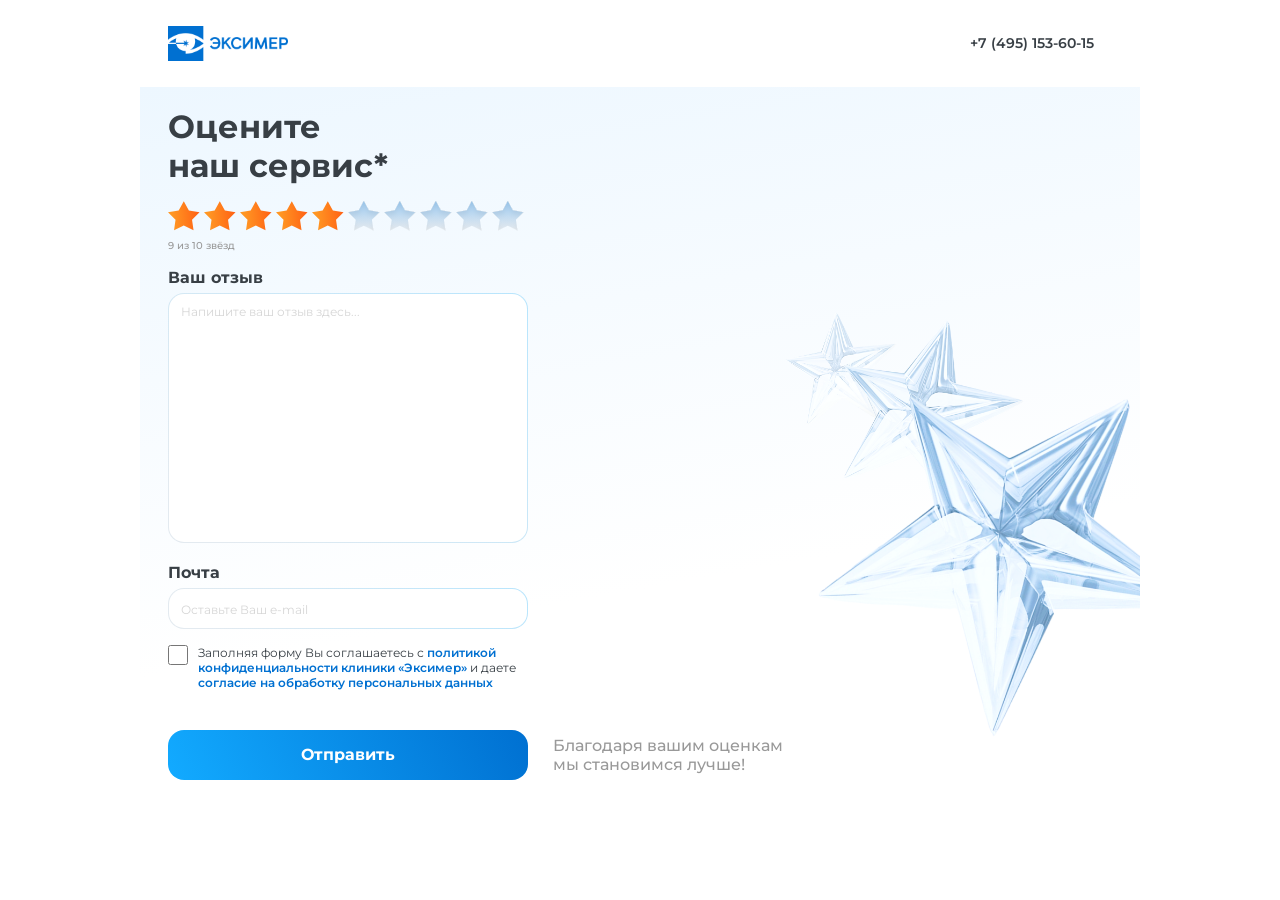
==== bad-review.html @ 9b5d57f4 "feat: rate screen - BAD review" ====
<!DOCTYPE html>
<html lang="en">
  <head>
    <meta charset="UTF-8" />
    <meta name="viewport" content="width=device-width, initial-scale=1.0" />
    <link
      href="https://fonts.googleapis.com/css2?family=Allura&family=Montserrat:ital,wght@0,100..900;1,100..900&family=Mulish:ital,wght@0,200..1000;1,200..1000&family=Oswald:wght@200..700&display=swap"
      rel="stylesheet"
    />
    <link
      href="https://fonts.googleapis.com/css2?family=Allura&family=Montserrat:ital,wght@0,100..900;1,100..900&family=Mulish:ital,wght@0,200..1000;1,200..1000&family=Oswald:wght@200..700&display=swap"
      rel="stylesheet"
    />
    <link rel="stylesheet" href="css/reset.css" />
    <link rel="stylesheet" href="css/main.css" />
    <link rel="stylesheet" href="css/bad-review.css" />
    <title>Rate us - Bad</title>
  </head>
  <body class="body-container">
    <header class="header-container">
      <img
        class="header__logo-image"
        src="assets/Logo_excimer.png"
        alt="logo"
      />
      <a class="header__phone-link" href="tel:+74951536015"
        >+7 (495) 153-60-15</a
      >
    </header>
    <main class="main-container">
      <div class="main-container-group">
        <div class="main-content">
          <h1 class="main-content__header">Оцените <br />наш&nbsp;сервис*</h1>
          <div class="main-content__stars-container"></div>
          <div class="main-content__stars-numbers">
            <button class="star-container">
              <svg
                width="32"
                height="30"
                viewBox="0 0 27 25"
                fill="none"
                xmlns="http://www.w3.org/2000/svg"
              >
                <path
                  d="M13.3148 0L17.6186 7.78794L26.6296 9.32827L20.2784 15.6818L21.5438 24.4217L13.3148 20.5605L5.0858 24.4217L6.35115 15.6818L-2.86102e-06 9.32827L9.01102 7.78794L13.3148 0Z"
                  fill="url(#paint0_linear_2002_247)"
                />
                <defs>
                  <linearGradient
                    id="paint0_linear_2002_247"
                    x1="5.0718"
                    y1="27"
                    x2="30.9382"
                    y2="25.1579"
                    gradientUnits="userSpaceOnUse"
                  >
                    <stop stop-color="#FF9623" />
                    <stop offset="1" stop-color="#FF5912" />
                  </linearGradient>
                </defs>
              </svg>
            </button>
            <button class="star-container">
              <svg
                width="32"
                height="30"
                viewBox="0 0 27 25"
                fill="none"
                xmlns="http://www.w3.org/2000/svg"
              >
                <path
                  d="M13.3148 0L17.6186 7.78794L26.6296 9.32827L20.2784 15.6818L21.5438 24.4217L13.3148 20.5605L5.0858 24.4217L6.35115 15.6818L-2.86102e-06 9.32827L9.01102 7.78794L13.3148 0Z"
                  fill="url(#paint0_linear_2002_247)"
                />
                <defs>
                  <linearGradient
                    id="paint0_linear_2002_247"
                    x1="5.0718"
                    y1="27"
                    x2="30.9382"
                    y2="25.1579"
                    gradientUnits="userSpaceOnUse"
                  >
                    <stop stop-color="#FF9623" />
                    <stop offset="1" stop-color="#FF5912" />
                  </linearGradient>
                </defs>
              </svg>
            </button>
            <button class="star-container">
              <svg
                width="32"
                height="30"
                viewBox="0 0 27 25"
                fill="none"
                xmlns="http://www.w3.org/2000/svg"
              >
                <path
                  d="M13.3148 0L17.6186 7.78794L26.6296 9.32827L20.2784 15.6818L21.5438 24.4217L13.3148 20.5605L5.0858 24.4217L6.35115 15.6818L-2.86102e-06 9.32827L9.01102 7.78794L13.3148 0Z"
                  fill="url(#paint0_linear_2002_247)"
                />
                <defs>
                  <linearGradient
                    id="paint0_linear_2002_247"
                    x1="5.0718"
                    y1="27"
                    x2="30.9382"
                    y2="25.1579"
                    gradientUnits="userSpaceOnUse"
                  >
                    <stop stop-color="#FF9623" />
                    <stop offset="1" stop-color="#FF5912" />
                  </linearGradient>
                </defs>
              </svg>
            </button>
            <button class="star-container">
              <svg
                width="32"
                height="30"
                viewBox="0 0 27 25"
                fill="none"
                xmlns="http://www.w3.org/2000/svg"
              >
                <path
                  d="M13.3148 0L17.6186 7.78794L26.6296 9.32827L20.2784 15.6818L21.5438 24.4217L13.3148 20.5605L5.0858 24.4217L6.35115 15.6818L-2.86102e-06 9.32827L9.01102 7.78794L13.3148 0Z"
                  fill="url(#paint0_linear_2002_247)"
                />
                <defs>
                  <linearGradient
                    id="paint0_linear_2002_247"
                    x1="5.0718"
                    y1="27"
                    x2="30.9382"
                    y2="25.1579"
                    gradientUnits="userSpaceOnUse"
                  >
                    <stop stop-color="#FF9623" />
                    <stop offset="1" stop-color="#FF5912" />
                  </linearGradient>
                </defs>
              </svg>
            </button>
            <button class="star-container">
              <svg
                width="32"
                height="30"
                viewBox="0 0 27 25"
                fill="none"
                xmlns="http://www.w3.org/2000/svg"
              >
                <path
                  d="M13.3148 0L17.6186 7.78794L26.6296 9.32827L20.2784 15.6818L21.5438 24.4217L13.3148 20.5605L5.0858 24.4217L6.35115 15.6818L-2.86102e-06 9.32827L9.01102 7.78794L13.3148 0Z"
                  fill="url(#paint0_linear_2002_247)"
                />
                <defs>
                  <linearGradient
                    id="paint0_linear_2002_247"
                    x1="5.0718"
                    y1="27"
                    x2="30.9382"
                    y2="25.1579"
                    gradientUnits="userSpaceOnUse"
                  >
                    <stop stop-color="#FF9623" />
                    <stop offset="1" stop-color="#FF5912" />
                  </linearGradient>
                </defs>
              </svg>
            </button>
            <button class="star-container">
              <svg
                width="32"
                height="30"
                viewBox="0 0 26 25"
                fill="none"
                xmlns="http://www.w3.org/2000/svg"
              >
                <g filter="url(#filter0_i_2002_255)">
                  <path
                    d="M12.8393 0L16.9893 7.78794L25.6785 9.32827L19.5542 15.6818L20.7744 24.4217L12.8393 20.5605L4.90416 24.4217L6.12433 15.6818L9.53674e-07 9.32827L8.68921 7.78794L12.8393 0Z"
                    fill="url(#paint0_linear_2002_255)"
                  />
                </g>
                <defs>
                  <filter
                    id="filter0_i_2002_255"
                    x="0"
                    y="0"
                    width="25.6785"
                    height="28.4218"
                    filterUnits="userSpaceOnUse"
                    color-interpolation-filters="sRGB"
                  >
                    <feFlood flood-opacity="0" result="BackgroundImageFix" />
                    <feBlend
                      mode="normal"
                      in="SourceGraphic"
                      in2="BackgroundImageFix"
                      result="shape"
                    />
                    <feColorMatrix
                      in="SourceAlpha"
                      type="matrix"
                      values="0 0 0 0 0 0 0 0 0 0 0 0 0 0 0 0 0 0 127 0"
                      result="hardAlpha"
                    />
                    <feOffset dy="4" />
                    <feGaussianBlur stdDeviation="2" />
                    <feComposite
                      in2="hardAlpha"
                      operator="arithmetic"
                      k2="-1"
                      k3="1"
                    />
                    <feColorMatrix
                      type="matrix"
                      values="0 0 0 0 0 0 0 0 0 0 0 0 0 0 0 0 0 0 0.05 0"
                    />
                    <feBlend
                      mode="normal"
                      in2="shape"
                      result="effect1_innerShadow_2002_255"
                    />
                  </filter>
                  <linearGradient
                    id="paint0_linear_2002_255"
                    x1="12.8393"
                    y1="0"
                    x2="12.8393"
                    y2="27"
                    gradientUnits="userSpaceOnUse"
                  >
                    <stop stop-color="#9FCDF4" />
                    <stop offset="1" stop-color="#EBECED" />
                  </linearGradient>
                </defs>
              </svg>
            </button>
            <button class="star-container">
              <svg
                width="32"
                height="30"
                viewBox="0 0 26 25"
                fill="none"
                xmlns="http://www.w3.org/2000/svg"
              >
                <g filter="url(#filter0_i_2002_255)">
                  <path
                    d="M12.8393 0L16.9893 7.78794L25.6785 9.32827L19.5542 15.6818L20.7744 24.4217L12.8393 20.5605L4.90416 24.4217L6.12433 15.6818L9.53674e-07 9.32827L8.68921 7.78794L12.8393 0Z"
                    fill="url(#paint0_linear_2002_255)"
                  />
                </g>
                <defs>
                  <filter
                    id="filter0_i_2002_255"
                    x="0"
                    y="0"
                    width="25.6785"
                    height="28.4218"
                    filterUnits="userSpaceOnUse"
                    color-interpolation-filters="sRGB"
                  >
                    <feFlood flood-opacity="0" result="BackgroundImageFix" />
                    <feBlend
                      mode="normal"
                      in="SourceGraphic"
                      in2="BackgroundImageFix"
                      result="shape"
                    />
                    <feColorMatrix
                      in="SourceAlpha"
                      type="matrix"
                      values="0 0 0 0 0 0 0 0 0 0 0 0 0 0 0 0 0 0 127 0"
                      result="hardAlpha"
                    />
                    <feOffset dy="4" />
                    <feGaussianBlur stdDeviation="2" />
                    <feComposite
                      in2="hardAlpha"
                      operator="arithmetic"
                      k2="-1"
                      k3="1"
                    />
                    <feColorMatrix
                      type="matrix"
                      values="0 0 0 0 0 0 0 0 0 0 0 0 0 0 0 0 0 0 0.05 0"
                    />
                    <feBlend
                      mode="normal"
                      in2="shape"
                      result="effect1_innerShadow_2002_255"
                    />
                  </filter>
                  <linearGradient
                    id="paint0_linear_2002_255"
                    x1="12.8393"
                    y1="0"
                    x2="12.8393"
                    y2="27"
                    gradientUnits="userSpaceOnUse"
                  >
                    <stop stop-color="#9FCDF4" />
                    <stop offset="1" stop-color="#EBECED" />
                  </linearGradient>
                </defs>
              </svg>
            </button>
            <button class="star-container">
              <svg
                width="32"
                height="30"
                viewBox="0 0 26 25"
                fill="none"
                xmlns="http://www.w3.org/2000/svg"
              >
                <g filter="url(#filter0_i_2002_255)">
                  <path
                    d="M12.8393 0L16.9893 7.78794L25.6785 9.32827L19.5542 15.6818L20.7744 24.4217L12.8393 20.5605L4.90416 24.4217L6.12433 15.6818L9.53674e-07 9.32827L8.68921 7.78794L12.8393 0Z"
                    fill="url(#paint0_linear_2002_255)"
                  />
                </g>
                <defs>
                  <filter
                    id="filter0_i_2002_255"
                    x="0"
                    y="0"
                    width="25.6785"
                    height="28.4218"
                    filterUnits="userSpaceOnUse"
                    color-interpolation-filters="sRGB"
                  >
                    <feFlood flood-opacity="0" result="BackgroundImageFix" />
                    <feBlend
                      mode="normal"
                      in="SourceGraphic"
                      in2="BackgroundImageFix"
                      result="shape"
                    />
                    <feColorMatrix
                      in="SourceAlpha"
                      type="matrix"
                      values="0 0 0 0 0 0 0 0 0 0 0 0 0 0 0 0 0 0 127 0"
                      result="hardAlpha"
                    />
                    <feOffset dy="4" />
                    <feGaussianBlur stdDeviation="2" />
                    <feComposite
                      in2="hardAlpha"
                      operator="arithmetic"
                      k2="-1"
                      k3="1"
                    />
                    <feColorMatrix
                      type="matrix"
                      values="0 0 0 0 0 0 0 0 0 0 0 0 0 0 0 0 0 0 0.05 0"
                    />
                    <feBlend
                      mode="normal"
                      in2="shape"
                      result="effect1_innerShadow_2002_255"
                    />
                  </filter>
                  <linearGradient
                    id="paint0_linear_2002_255"
                    x1="12.8393"
                    y1="0"
                    x2="12.8393"
                    y2="27"
                    gradientUnits="userSpaceOnUse"
                  >
                    <stop stop-color="#9FCDF4" />
                    <stop offset="1" stop-color="#EBECED" />
                  </linearGradient>
                </defs>
              </svg>
            </button>
            <button class="star-container">
              <svg
                width="32"
                height="30"
                viewBox="0 0 26 25"
                fill="none"
                xmlns="http://www.w3.org/2000/svg"
              >
                <g filter="url(#filter0_i_2002_255)">
                  <path
                    d="M12.8393 0L16.9893 7.78794L25.6785 9.32827L19.5542 15.6818L20.7744 24.4217L12.8393 20.5605L4.90416 24.4217L6.12433 15.6818L9.53674e-07 9.32827L8.68921 7.78794L12.8393 0Z"
                    fill="url(#paint0_linear_2002_255)"
                  />
                </g>
                <defs>
                  <filter
                    id="filter0_i_2002_255"
                    x="0"
                    y="0"
                    width="25.6785"
                    height="28.4218"
                    filterUnits="userSpaceOnUse"
                    color-interpolation-filters="sRGB"
                  >
                    <feFlood flood-opacity="0" result="BackgroundImageFix" />
                    <feBlend
                      mode="normal"
                      in="SourceGraphic"
                      in2="BackgroundImageFix"
                      result="shape"
                    />
                    <feColorMatrix
                      in="SourceAlpha"
                      type="matrix"
                      values="0 0 0 0 0 0 0 0 0 0 0 0 0 0 0 0 0 0 127 0"
                      result="hardAlpha"
                    />
                    <feOffset dy="4" />
                    <feGaussianBlur stdDeviation="2" />
                    <feComposite
                      in2="hardAlpha"
                      operator="arithmetic"
                      k2="-1"
                      k3="1"
                    />
                    <feColorMatrix
                      type="matrix"
                      values="0 0 0 0 0 0 0 0 0 0 0 0 0 0 0 0 0 0 0.05 0"
                    />
                    <feBlend
                      mode="normal"
                      in2="shape"
                      result="effect1_innerShadow_2002_255"
                    />
                  </filter>
                  <linearGradient
                    id="paint0_linear_2002_255"
                    x1="12.8393"
                    y1="0"
                    x2="12.8393"
                    y2="27"
                    gradientUnits="userSpaceOnUse"
                  >
                    <stop stop-color="#9FCDF4" />
                    <stop offset="1" stop-color="#EBECED" />
                  </linearGradient>
                </defs>
              </svg>
            </button>
            <button class="star-container">
              <svg
                width="32"
                height="30"
                viewBox="0 0 26 25"
                fill="none"
                xmlns="http://www.w3.org/2000/svg"
              >
                <g filter="url(#filter0_i_2002_255)">
                  <path
                    d="M12.8393 0L16.9893 7.78794L25.6785 9.32827L19.5542 15.6818L20.7744 24.4217L12.8393 20.5605L4.90416 24.4217L6.12433 15.6818L9.53674e-07 9.32827L8.68921 7.78794L12.8393 0Z"
                    fill="url(#paint0_linear_2002_255)"
                  />
                </g>
                <defs>
                  <filter
                    id="filter0_i_2002_255"
                    x="0"
                    y="0"
                    width="25.6785"
                    height="28.4218"
                    filterUnits="userSpaceOnUse"
                    color-interpolation-filters="sRGB"
                  >
                    <feFlood flood-opacity="0" result="BackgroundImageFix" />
                    <feBlend
                      mode="normal"
                      in="SourceGraphic"
                      in2="BackgroundImageFix"
                      result="shape"
                    />
                    <feColorMatrix
                      in="SourceAlpha"
                      type="matrix"
                      values="0 0 0 0 0 0 0 0 0 0 0 0 0 0 0 0 0 0 127 0"
                      result="hardAlpha"
                    />
                    <feOffset dy="4" />
                    <feGaussianBlur stdDeviation="2" />
                    <feComposite
                      in2="hardAlpha"
                      operator="arithmetic"
                      k2="-1"
                      k3="1"
                    />
                    <feColorMatrix
                      type="matrix"
                      values="0 0 0 0 0 0 0 0 0 0 0 0 0 0 0 0 0 0 0.05 0"
                    />
                    <feBlend
                      mode="normal"
                      in2="shape"
                      result="effect1_innerShadow_2002_255"
                    />
                  </filter>
                  <linearGradient
                    id="paint0_linear_2002_255"
                    x1="12.8393"
                    y1="0"
                    x2="12.8393"
                    y2="27"
                    gradientUnits="userSpaceOnUse"
                  >
                    <stop stop-color="#9FCDF4" />
                    <stop offset="1" stop-color="#EBECED" />
                  </linearGradient>
                </defs>
              </svg>
            </button>
          </div>
          <p class="main-content__stars-subtext">9 из 10 звёзд</p>
        </div>
        <div class="main-content__review-area">
          <label for="review">Ваш отзыв</label><br />
          <textarea
            id="review"
            name="review"
            placeholder="Напишите ваш отзыв здесь..."
            rows="12"
          ></textarea
          ><br />
        </div>
        <div class="main-content__email-form">
          <label for="email">Почта</label><br />
          <input
            type="email"
            id="email"
            placeholder="Оставьте Ваш e-mail"
            name="email"
          />
        </div>
        <div class="checkbox-docs">
          <input type="checkbox" required="" wfd-id="id12" />
          <div class="text-docs">
            <p>
              Заполняя форму Вы соглашаетесь с
              <a class="checkbox-docs-link" href="#">
                политикой конфиденциальности клиники «Эксимер»
              </a>
              и даете
              <a class="checkbox-docs-link" href="#"
                >согласие на обработку персональных данных
              </a>
            </p>
          </div>
        </div>
        <div class="main-content__button-container">
          <p class="main-content__button-container-text">
            Благодаря вашим оценкам мы&nbsp;становимся лучше!
          </p>
          <button class="main-content__action-button">Отправить</button>
        </div>
      </div>
      <div class="main-content__bg-pic">
        <img
          class="main-content__bg-pic-image"
          src="assets/stars-group.png"
          alt="glass star"
        />
      </div>
    </main>
  </body>
</html>
---- css/main.css ----
.body-container {
  max-width: 1000px;
  margin: auto;

  font-family: Montserrat, sans-serif;
  color: #383f45;
}

/* header */
.header-container {
  display: flex;
  justify-content: space-between;
  align-items: center;
  gap: 20px;
  padding: 26px 28px;
  background-color: white;

  font-weight: 600;
  font-size: 14px;
}

.header__logo-image {
  max-width: 120px;
  min-width: 90px;
}

.header__phone-link {
  min-width: 142px;
}

/* main */
.main-container {
  display: flex;
  flex-direction: column;
  background: linear-gradient(
    170deg,
    rgba(237, 247, 255, 1) 0%,
    rgba(255, 255, 255, 1) 68%
  );

  background-repeat: no-repeat;
}

.main-container-group {
  padding: 20px 28px 0;
  width: 100%;
  max-width: 900px;
}

.main-content__header {
  font-size: 32px;
  font-weight: 700;
}

.main-content__stars-numbers {
  margin-top: 16px;
}

.main-content__stars-numbers {
  display: flex;
  gap: 4px;
}

.main-content__stars-subtext {
  margin-top: 4px;
  font-size: 10px;
  font-weight: 500;
  color: #999999;
}

/* button */
.main-content__button-container {
  display: flex;
  flex-direction: column;
  align-items: center;
  gap: 10px;
  margin-top: 40px;
}

.main-content__button-container-text {
  padding: 0 25px;
  text-align: center;
  color: #999999;
  font-weight: 500;
}

.main-content__action-button {
  width: 100%;
  height: 50px;
  color: white;
  font-size: 16px;
  font-weight: 700;
  border-radius: 16px;
  background: linear-gradient(
    63deg,
    rgba(18, 170, 255, 1) 1%,
    rgba(0, 112, 209, 1) 100%
  );
}

/* bg-image */
.main-content__bg-pic {
  align-self: flex-end;
  position: relative;
}

.main-content__bg-pic-image {
  width: clamp(380px, 80vw, 480px);
}

@media (min-width: 760px) {
  .main-container {
    flex-direction: row;
    justify-content: space-between;
  }

  .main-content__bg-pic {
    height: 260px;
    max-width: 140px;
    width: 100%;
  }

  .main-content__bg-pic-image {
    position: absolute;
    right: 0px;
    max-width: unset;
    height: auto;
    width: clamp(280px, 40vw, 380px);
  }

  .main-content__button-container {
    flex-direction: row-reverse;
    justify-content: left;
    gap: 0;
  }

  .main-content__action-button {
    width: 360px;
  }

  .main-content__button-container-text {
    text-align: left;
    max-width: 300px;
    min-width: 300px;
    z-index: 1000;
  }
}
---- css/bad-review.css ----
/* text-forms */
textarea::placeholder,
input::placeholder {
  font-size: 12px;
  color: #d6d6d6;
}
.main-content__review-area,
.main-content__email-form {
  margin-top: 16px;
  font-weight: 700;
  font-size: 16px;
}

.main-content__review-area > textarea,
.main-content__email-form > input {
  margin-top: 6px;
  width: 360px;
  padding: 10px 12px;
  border: 1px solid transparent;
  border-radius: 16px;
  background: linear-gradient(white, white) padding-box,
    linear-gradient(
        47deg,
        rgba(227, 234, 240, 1) 10%,
        rgba(183, 229, 253, 1) 100%
      )
      border-box;
  resize: none;
}

.main-content__review-area > textarea:focus,
.main-content__email-form > input:focus {
  outline: none;
  background: linear-gradient(white, white) padding-box,
    linear-gradient(63deg, rgba(18, 170, 255, 1) 1%, rgba(0, 112, 209, 1) 100%)
      border-box;
}

.checkbox-docs {
  margin-top: 16px;
  width: 100%;
  display: flex;
  align-items: start;
  gap: 10px;
}

input[type="checkbox"] {
  min-width: 20px;
  min-height: 20px;
  accent-color: #0070d1;
}

.text-docs {
  font-size: 12px;
}

a.checkbox-docs-link {
  color: #0070d1;
  font-weight: 600;
}

/* media */
@media (max-width: 760px) {
  .main-content__bg-pic {
    display: none;
  }

  .main-content__review-area > textarea,
  .main-content__email-form > input {
    width: 100%;
  }
}

@media (min-width: 760px) {
  .main-content__bg-pic-image {
    bottom: 40px;
  }

  .checkbox-docs {
    width: 360px;
  }
}
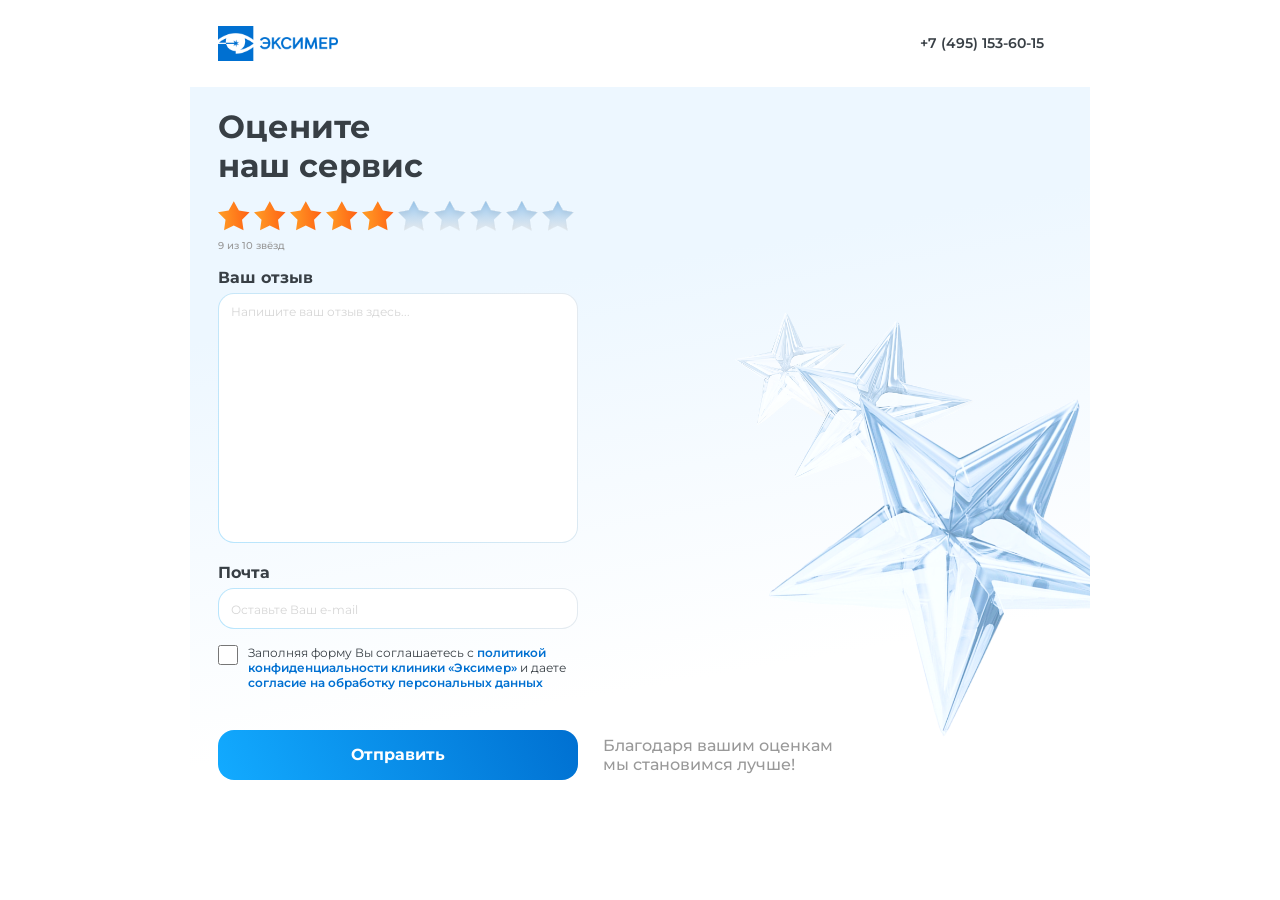
==== commit da33c17c: "feat: confirm visit screen" ====
--- a/bad-review.html
+++ b/bad-review.html
@@ -1,4 +1,4 @@
-<!DOCTYPE html>
+<!doctype html>
 <html lang="en">
   <head>
     <meta charset="UTF-8" />
@@ -30,7 +30,7 @@
     <main class="main-container">
       <div class="main-container-group">
         <div class="main-content">
-          <h1 class="main-content__header">Оцените <br />наш&nbsp;сервис*</h1>
+          <h1 class="main-content__header">Оцените <br />наш&nbsp;сервис</h1>
           <div class="main-content__stars-container"></div>
           <div class="main-content__stars-numbers">
             <button class="star-container">
--- a/css/main.css
+++ b/css/main.css
@@ -1,5 +1,5 @@
 .body-container {
-  max-width: 1000px;
+  max-width: 900px;
   margin: auto;
 
   font-family: Montserrat, sans-serif;
@@ -34,8 +34,8 @@
   flex-direction: column;
   background: linear-gradient(
     170deg,
-    rgba(237, 247, 255, 1) 0%,
-    rgba(255, 255, 255, 1) 68%
+    rgba(237, 247, 255, 1) 30%,
+    rgba(255, 255, 255, 1) 80%
   );
 
   background-repeat: no-repeat;
--- a/css/bad-review.css
+++ b/css/bad-review.css
@@ -18,9 +18,10 @@
   padding: 10px 12px;
   border: 1px solid transparent;
   border-radius: 16px;
-  background: linear-gradient(white, white) padding-box,
+  background:
+    linear-gradient(white, white) padding-box,
     linear-gradient(
-        47deg,
+        240deg,
         rgba(227, 234, 240, 1) 10%,
         rgba(183, 229, 253, 1) 100%
       )
@@ -31,7 +32,8 @@
 .main-content__review-area > textarea:focus,
 .main-content__email-form > input:focus {
   outline: none;
-  background: linear-gradient(white, white) padding-box,
+  background:
+    linear-gradient(white, white) padding-box,
     linear-gradient(63deg, rgba(18, 170, 255, 1) 1%, rgba(0, 112, 209, 1) 100%)
       border-box;
 }
